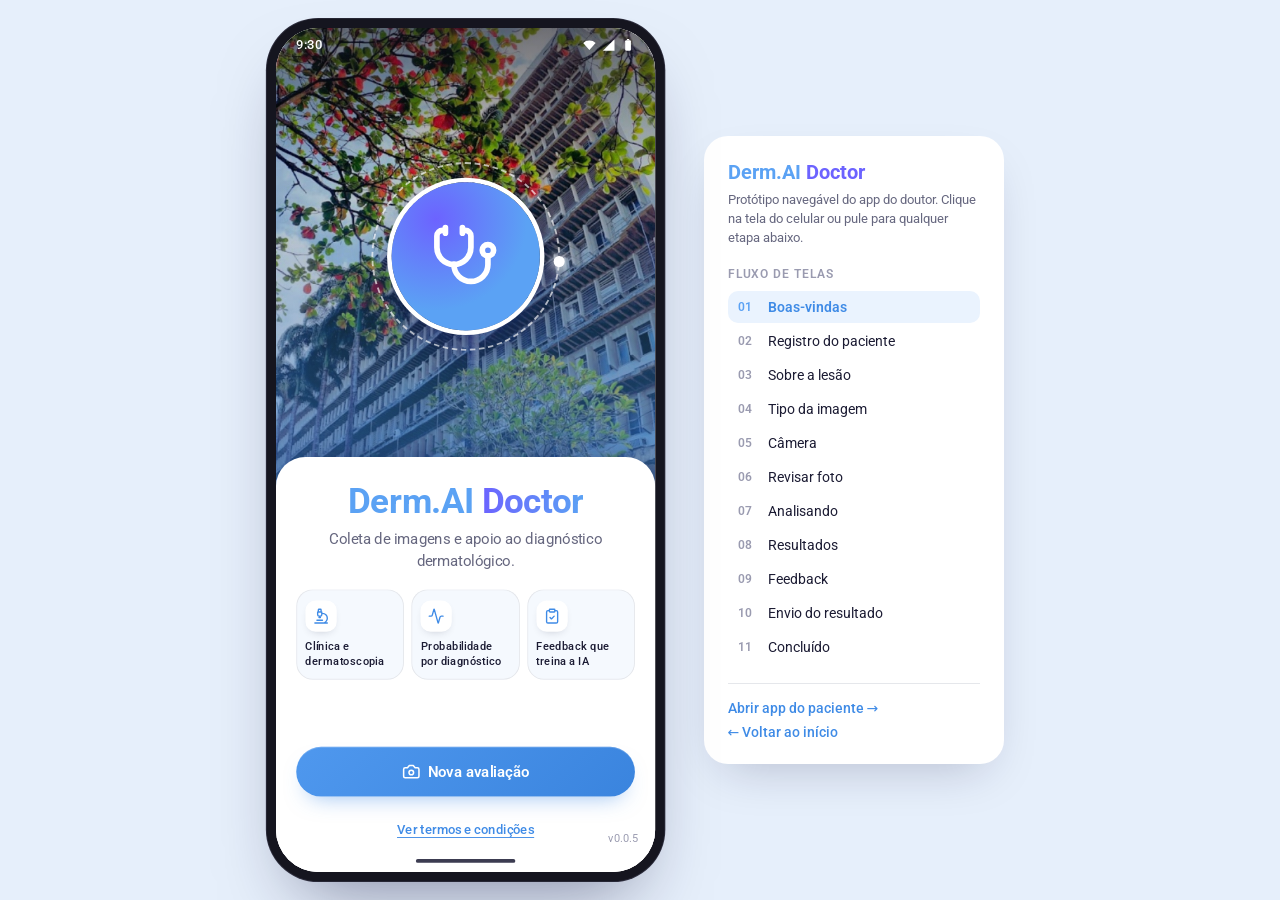
==== doutor/index.html @ 11657b57 "feat: protótipo navegável Derm.AI" ====
<!doctype html>
<html lang="pt-BR">
<head>
  <meta charset="utf-8">
  <meta name="viewport" content="width=device-width, initial-scale=1, viewport-fit=cover">
  <title>Derm.AI Doctor · Protótipo do doutor</title>
  <meta name="description" content="Protótipo navegável do app do doutor Derm.AI Doctor">
  <meta name="theme-color" content="#5BA2F4">
  <link rel="preconnect" href="https://fonts.googleapis.com">
  <link rel="preconnect" href="https://fonts.gstatic.com" crossorigin>
  <link href="https://fonts.googleapis.com/css2?family=Roboto:wght@400;500;600;700&display=swap" rel="stylesheet">
  <link rel="stylesheet" href="../assets/css/app.css">
  <style>
    :root { --photo-pos: 50% 50%; }
    .viewfinder, .photo, .orb .thumb { background-image: url('../assets/img/lesao_doutor.jpg'); }
  </style>
</head>
<body data-theme="doutor" data-home="boas-vindas">
<div class="stage">
  <div class="device-wrap">
    <div class="device">

      <!-- 01 · BOAS-VINDAS -->
      <section class="screen" id="boas-vindas" data-label="Boas-vindas">
        <div class="hero">
          <div class="statusbar"></div>
          <div class="logo"><span class="orbit"></span><i data-icon="stethoscope"></i></div>
        </div>
        <div class="welcome-sheet">
          <h1 class="brand">Derm.AI <span>Doctor</span></h1>
          <p class="lead">Coleta de imagens e apoio ao diagnóstico dermatológico.</p>
          <ul class="bento">
            <li><span class="mini"><i data-icon="microscope"></i></span>Clínica e dermatoscopia</li>
            <li><span class="mini"><i data-icon="activity"></i></span>Probabilidade por diagnóstico</li>
            <li><span class="mini"><i data-icon="clipboard"></i></span>Feedback que treina a IA</li>
          </ul>
          <div class="grow"></div>
          <button class="btn primary block" data-go="paciente"><i data-icon="camera"></i>Nova avaliação</button>
          <button class="link" data-sheet="m-termos">Ver termos e condições</button>
        </div>
        <span class="version">v0.0.5</span>
      </section>

      <!-- 02 · REGISTRO DO PACIENTE -->
      <section class="screen" id="paciente" data-label="Registro do paciente">
        <header class="hdr">
          <div class="statusbar"></div>
          <div class="topbar" data-title="Derm.AI Doctor" data-action="user" data-action-sheet="m-perfil"></div>
          <div class="hdr-body">
            <div class="hdr-title"><span class="tile"><i data-icon="edit" class="i-26"></i></span><h1>Registro do paciente</h1></div>
            <p class="hdr-sub">Dados opcionais e anônimos.</p>
          </div>
          <div class="stepper" data-steps="Paciente|Lesão|Imagem|Foto" data-current="1"></div>
        </header>
        <main class="sheet">
          <div class="sheet-scroll">
            <div>
              <label class="q" for="idade">Idade do paciente</label>
              <label class="age-field">
                <input id="idade" type="text" inputmode="numeric" pattern="[0-9]*" maxlength="3" value="23" placeholder="00" autocomplete="off">
                <span class="unit">anos</span>
                <span class="kbd" aria-hidden="true"><i data-icon="keyboard" class="i-20"></i></span>
              </label>
              <p class="age-msg">Toque para digitar.</p>
            </div>
            <div>
              <div class="q">Sexo</div>
              <div class="tiles" role="radiogroup" aria-label="Sexo do paciente">
                <button class="tile-opt" role="radio" aria-checked="true"><span class="bub"><i data-icon="mars"></i></span>Masculino</button>
                <button class="tile-opt" role="radio" aria-checked="false"><span class="bub"><i data-icon="venus"></i></span>Feminino</button>
                <button class="tile-opt" role="radio" aria-checked="false"><span class="bub"><i data-icon="circle-user"></i></span>Outro</button>
                <button class="tile-opt" role="radio" aria-checked="false"><span class="bub"><i data-icon="eye-off"></i></span>Prefiro não dizer</button>
              </div>
            </div>
            <div class="callout"><i data-icon="lock"></i><span>Nenhum dado que identifique o paciente é coletado.</span></div>
          </div>
          <div class="sheet-footer">
            <button class="btn primary block" data-go="lesao">Continuar<i data-icon="arrow-right"></i></button>
          </div>
        </main>
      </section>

      <!-- 03 · SOBRE A LESÃO -->
      <section class="screen" id="lesao" data-label="Sobre a lesão">
        <header class="hdr">
          <div class="statusbar"></div>
          <div class="topbar" data-title="Derm.AI Doctor" data-action="user" data-action-sheet="m-perfil"></div>
          <div class="hdr-body">
            <div class="hdr-title"><span class="tile"><i data-icon="stethoscope" class="i-26"></i></span><h1>Sobre a lesão</h1></div>
            <p class="hdr-sub">Fototipo e localização da lesão.</p>
          </div>
          <div class="stepper" data-steps="Paciente|Lesão|Imagem|Foto" data-current="2"></div>
        </header>
        <main class="sheet">
          <div class="sheet-scroll">
            <div>
              <div class="q">Fototipo (Fitzpatrick)
                <button class="hint-btn" data-sheet="m-fitz" aria-label="Ver escala de Fitzpatrick"><i data-icon="help" class="i-20"></i></button>
              </div>
              <div class="tones" role="radiogroup" aria-label="Fototipo de Fitzpatrick">
                <button class="tone-opt lt" role="radio" aria-checked="true" aria-label="Tipo I" style="--tone:var(--fitz-1)"><b>I</b></button>
                <button class="tone-opt lt" role="radio" aria-checked="false" aria-label="Tipo II" style="--tone:var(--fitz-2)"><b>II</b></button>
                <button class="tone-opt lt" role="radio" aria-checked="false" aria-label="Tipo III" style="--tone:var(--fitz-3)"><b>III</b></button>
                <button class="tone-opt" role="radio" aria-checked="false" aria-label="Tipo IV" style="--tone:var(--fitz-4)"><b>IV</b></button>
                <button class="tone-opt" role="radio" aria-checked="false" aria-label="Tipo V" style="--tone:var(--fitz-5)"><b>V</b></button>
                <button class="tone-opt" role="radio" aria-checked="false" aria-label="Tipo VI" style="--tone:var(--fitz-6)"><b>VI</b></button>
              </div>
            </div>
            <div class="body-card">
              <div class="body-top">
                <div class="seg"><button data-body-view="frente" aria-pressed="true">Anterior</button><button data-body-view="costas" aria-pressed="false">Posterior</button></div>
                <span class="pill"><i data-icon="map-pin" class="i-16"></i><span data-bind-target="regiao">Braços</span></span>
              </div>
              <svg class="bm" viewBox="0 0 200 340" role="radiogroup" aria-label="Região do corpo" data-bind="regiao">
                <g class="bm-r" role="radio" tabindex="0" aria-checked="true" aria-label="Braços" data-value="Braços"><rect x="40" y="86" width="19" height="92" rx="9.5"/><rect x="141" y="86" width="19" height="92" rx="9.5"/></g>
                <g class="bm-r" role="radio" tabindex="0" aria-checked="false" aria-label="Pernas" data-value="Pernas"><rect x="67" y="184" width="30" height="124" rx="15"/><rect x="103" y="184" width="30" height="124" rx="15"/></g>
                <g class="bm-r" role="radio" tabindex="0" aria-checked="false" aria-label="Tronco" data-value="Tronco" data-torso><rect x="64" y="68" width="72" height="112" rx="24"/></g>
                <path class="spine" d="M100 76 V172"/>
                <g class="bm-r" role="radio" tabindex="0" aria-checked="false" aria-label="Ombros" data-value="Ombros"><ellipse cx="62" cy="81" rx="14" ry="12"/><ellipse cx="138" cy="81" rx="14" ry="12"/></g>
                <g class="bm-r" role="radio" tabindex="0" aria-checked="false" aria-label="Pescoço" data-value="Pescoço"><rect x="91" y="51" width="18" height="19" rx="6"/></g>
                <g class="bm-r" role="radio" tabindex="0" aria-checked="false" aria-label="Cabeça" data-value="Cabeça"><ellipse cx="100" cy="29" rx="21" ry="25"/></g>
                <g class="bm-r" role="radio" tabindex="0" aria-checked="false" aria-label="Mãos" data-value="Mãos"><ellipse cx="49.5" cy="192" rx="10.5" ry="13"/><ellipse cx="150.5" cy="192" rx="10.5" ry="13"/></g>
                <g class="bm-r" role="radio" tabindex="0" aria-checked="false" aria-label="Pés" data-value="Pés"><ellipse cx="80" cy="321" rx="17" ry="9"/><ellipse cx="120" cy="321" rx="17" ry="9"/></g>
                <g class="bm-pin"><circle class="halo" r="9"/><circle class="core" r="6"/></g>
              </svg>
            </div>
          </div>
          <div class="sheet-footer">
            <button class="btn primary block" data-go="tipo">Continuar<i data-icon="arrow-right"></i></button>
          </div>
        </main>
      </section>

      <!-- 04 · TIPO DA IMAGEM -->
      <section class="screen" id="tipo" data-label="Tipo da imagem">
        <header class="hdr">
          <div class="statusbar"></div>
          <div class="topbar" data-title="Derm.AI Doctor" data-action="user" data-action-sheet="m-perfil"></div>
          <div class="hdr-body">
            <div class="hdr-title"><span class="tile"><i data-icon="camera" class="i-26"></i></span><h1>Tipo da imagem</h1></div>
            <p class="hdr-sub">Como a lesão será fotografada?</p>
          </div>
          <div class="stepper" data-steps="Paciente|Lesão|Imagem|Foto" data-current="3"></div>
        </header>
        <main class="sheet">
          <div class="sheet-scroll">
            <div class="type-list" role="radiogroup" aria-label="Tipo da imagem" data-bind="modo">
              <button class="type-card" role="radio" aria-checked="true" data-value="Clínica">
                <span class="art"><i data-icon="camera"></i></span><span class="radio"></span>
                <b>Clínica</b><small>Foto comum da pele, como vista a olho nu.</small>
              </button>
              <button class="type-card alt" role="radio" aria-checked="false" data-value="Dermatoscópica">
                <span class="art"><i data-icon="microscope"></i></span><span class="radio"></span>
                <b>Dermatoscópica</b><small>Foto ampliada, feita com dermatoscópio.</small>
              </button>
            </div>
            <div class="callout"><i data-icon="info"></i><span>O tipo da imagem define qual modelo de IA fará a análise.</span></div>
          </div>
          <div class="sheet-footer">
            <button class="btn primary block" data-go="camera">Abrir câmera<i data-icon="camera"></i></button>
          </div>
        </main>
      </section>

      <!-- 05 · CÂMERA -->
      <section class="screen camera dark" id="camera" data-label="Câmera">
        <div class="viewfinder"></div>
        <div class="brackets" aria-hidden="true"></div>
        <div class="guide" aria-hidden="true"></div>
        <div class="top">
          <div class="statusbar" style="color:#fff"></div>
          <div class="topbar" data-title="Fotografe a lesão"></div>
          <div class="stepper" data-steps="Paciente|Lesão|Imagem|Foto" data-current="4"></div>
        </div>
        <div class="mode-pill"><span class="pill"><i data-icon="camera" class="i-16"></i>Modo <span data-bind-target="modo">Clínica</span></span></div>
        <div class="hints" aria-live="polite">
          <span class="hint wait"><i data-icon="scan"></i>Procurando a lesão…</span>
          <span class="hint ready"><i data-icon="check"></i>Pronto! Toque para fotografar</span>
        </div>
        <div class="grow"></div>
        <div class="quality">
          <span class="qchip"><span class="qi"><i data-icon="sun"></i></span>Luz</span>
          <span class="qchip"><span class="qi"><i data-icon="focus"></i></span>Foco</span>
          <span class="qchip"><span class="qi"><i data-icon="ruler"></i></span>Distância</span>
        </div>
        <div class="cam-controls">
          <button class="cam-btn" data-go="revisar" aria-label="Escolher da galeria"><i data-icon="image"></i></button>
          <button class="shutter" data-shutter data-go="revisar" aria-label="Tirar foto"></button>
          <button class="cam-btn" data-flash-toggle aria-pressed="false" aria-label="Flash desligado"><i data-icon="zap-off"></i></button>
        </div>
        <div class="flash"></div>
      </section>

      <!-- 06 · REVISAR FOTO -->
      <section class="screen plain on-light" id="revisar" data-label="Revisar foto">
        <div class="statusbar"></div>
        <div class="topbar" data-title="Revisar foto"></div>
        <div class="content">
          <h2>Imagem capturada</h2>
          <p class="sub">Confira a qualidade antes da análise.</p>
          <div class="photo review-photo" role="img" aria-label="Foto capturada da lesão">
            <span class="glass" style="top:14px;left:14px"><i data-icon="sparkles"></i>Nitidez ótima</span>
            <span class="glass" style="top:14px;right:14px"><i data-icon="camera"></i><span data-bind-target="modo">Clínica</span></span>
          </div>
          <ul class="qgrid">
            <li><span class="ok"><i data-icon="check"></i></span>Centralizada</li>
            <li><span class="ok"><i data-icon="check"></i></span>Bordas nítidas</li>
            <li><span class="ok"><i data-icon="check"></i></span>Luz uniforme</li>
          </ul>
        </div>
        <div class="sheet-footer row">
          <button class="btn secondary" data-back><i data-icon="rotate"></i>Refazer</button>
          <button class="btn primary" data-go="analisando">Analisar<i data-icon="sparkles"></i></button>
        </div>
      </section>

      <!-- 07 · ANALISANDO -->
      <section class="screen analyzing dark" id="analisando" data-label="Analisando" data-next="resultados">
        <div class="statusbar" style="color:#fff"></div>
        <div class="center">
          <div class="orb">
            <span class="rip"></span><span class="rip"></span><span class="rip"></span>
            <svg viewBox="0 0 200 200"><circle class="track" cx="100" cy="100" r="95" fill="none" stroke-width="5"/><circle class="bar" cx="100" cy="100" r="95" fill="none" stroke-width="5" stroke-linecap="round"/></svg>
            <div class="thumb"></div>
          </div>
          <span class="pct"><b>0</b>%</span>
          <h2>Analisando a imagem</h2>
          <p>Calculando a probabilidade de cada diagnóstico.</p>
          <ul class="progress-list" aria-live="polite">
            <li><span class="ok"><i data-icon="check"></i></span>Lesão detectada</li>
            <li><span class="ok"><i data-icon="check"></i></span>Características extraídas</li>
            <li><span class="ok"><i data-icon="check"></i></span>Probabilidades calculadas</li>
          </ul>
        </div>
      </section>

      <!-- 08 · RESULTADOS (detecção + probabilidades) -->
      <section class="screen result on-light risk-low" id="resultados" data-label="Resultados">
        <div class="statusbar"></div>
        <div class="topbar" data-title="Resultados" data-action="user" data-action-sheet="m-perfil"></div>
        <div class="content">
          <div class="res-photo detect" id="detect">
            <div class="photo" role="img" aria-label="Lesão com área detectada pela IA"></div>
            <div class="bbox"><span>Nevus · 0,96</span></div>
            <span class="glass tl"><i data-icon="map-pin"></i>Braços · <span data-bind-target="modo">Clínica</span></span>
            <span class="glass detect-toggle">Detecção<button class="switch" role="switch" aria-checked="true" data-toggles="detect" aria-label="Mostrar área detectada"></button></span>
          </div>
          <div class="card dx-card">
            <div>
              <span class="overline">Diagnóstico mais provável</span>
              <div class="dx-name">Nevus</div>
              <div class="dx-desc">Lesão melanocítica benigna · risco estimado baixo</div>
            </div>
            <div class="donut" data-v="96"><span data-count="96" data-suffix="%">96%</span></div>
          </div>
          <div class="card">
            <span class="overline">Probabilidade por diagnóstico</span>
            <div class="probs" style="margin-top:14px">
              <div class="prob top"><div class="row"><span>Nevus</span><b>96%</b></div><div class="mbar"><i data-w="96%"></i></div></div>
              <div class="prob"><div class="row"><span>Carcinoma de células escamosas</span><b>4%</b></div><div class="mbar"><i data-w="4%"></i></div></div>
              <div class="prob"><div class="row"><span>Queratose seborreica</span><b>&lt; 1%</b></div><div class="mbar"><i data-w="1%"></i></div></div>
              <div class="prob"><div class="row"><span>Queratose actínica</span><b>&lt; 1%</b></div><div class="mbar"><i data-w="1%"></i></div></div>
              <div class="prob"><div class="row"><span>Carcinoma basocelular</span><b>&lt; 1%</b></div><div class="mbar"><i data-w="1%"></i></div></div>
              <div class="prob"><div class="row"><span>Melanoma</span><b>&lt; 1%</b></div><div class="mbar"><i data-w="1%"></i></div></div>
            </div>
          </div>
          <div class="callout muted"><i data-icon="info"></i><span>Probabilidades do modelo de IA. Não substituem o julgamento clínico.</span></div>
        </div>
        <div class="sheet-footer">
          <button class="btn primary block" data-go="feedback">Avaliar resultado<i data-icon="arrow-right"></i></button>
        </div>
      </section>

      <!-- 09 · FEEDBACK -->
      <section class="screen" id="feedback" data-label="Feedback">
        <header class="hdr">
          <div class="statusbar"></div>
          <div class="topbar" data-title="Derm.AI Doctor" data-action="user" data-action-sheet="m-perfil"></div>
          <div class="hdr-body">
            <div class="hdr-title"><span class="tile"><i data-icon="microscope" class="i-26"></i></span><h1>Feedback</h1></div>
            <p class="hdr-sub">Sua avaliação ajuda a treinar o modelo.</p>
          </div>
        </header>
        <main class="sheet">
          <div class="sheet-scroll">
            <div>
              <div class="q">O diagnóstico principal (Nevus) está:</div>
              <div class="options" role="radiogroup" aria-label="Avaliação do diagnóstico principal">
                <button class="option" role="radio" aria-checked="false"><span class="lead-ic"><i data-icon="check" class="i-20"></i></span><span>Correto</span><span class="radio"></span></button>
                <button class="option" role="radio" aria-checked="true" data-reveal="q-correto"><span class="lead-ic"><i data-icon="x" class="i-20"></i></span><span>Incorreto</span><span class="radio"></span></button>
                <button class="option" role="radio" aria-checked="false"><span class="lead-ic"><i data-icon="help" class="i-20"></i></span><span>Não tenho certeza</span><span class="radio"></span></button>
              </div>
            </div>
            <div id="q-correto">
              <div class="q">Qual o diagnóstico correto?</div>
              <div class="chips" role="radiogroup" aria-label="Diagnóstico correto">
                <button class="chip" role="radio" aria-checked="false">Carcinoma basocelular</button>
                <button class="chip" role="radio" aria-checked="true">Melanoma</button>
                <button class="chip" role="radio" aria-checked="false">Queratose seborreica</button>
                <button class="chip" role="radio" aria-checked="false">Queratose actínica</button>
                <button class="chip" role="radio" aria-checked="false">Carcinoma de células escamosas</button>
                <button class="chip" role="radio" aria-checked="false">Não tenho certeza</button>
                <button class="chip" role="radio" aria-checked="false">Outro</button>
              </div>
            </div>
            <div>
              <div class="q">Observações <small>opcional</small></div>
              <textarea class="input" placeholder="Ex.: bordas irregulares, crescimento recente…" aria-label="Observações"></textarea>
            </div>
          </div>
          <div class="sheet-footer">
            <button class="btn primary block" data-go="envio">Continuar<i data-icon="arrow-right"></i></button>
          </div>
        </main>
      </section>

      <!-- 10 · ENVIO DO RESULTADO -->
      <section class="screen" id="envio" data-label="Envio do resultado">
        <header class="hdr">
          <div class="statusbar"></div>
          <div class="topbar" data-title="Derm.AI Doctor" data-action="user" data-action-sheet="m-perfil"></div>
          <div class="hdr-body">
            <div class="hdr-title"><span class="tile"><i data-icon="send" class="i-26"></i></span><h1>Envio do resultado</h1></div>
            <p class="hdr-sub">Contribua com a base de dados.</p>
          </div>
        </header>
        <main class="sheet">
          <div class="sheet-scroll">
            <div class="share-hero"><span><i data-icon="shield-check"></i></span></div>
            <p class="share-text">Escolha o que enviar, de forma anônima, para melhorar a IA.</p>
            <ul class="card consent">
              <li><span class="bub"><i data-icon="image"></i></span><div><b>Imagem</b><small>Clínica · Braços</small></div><button class="switch" role="switch" aria-checked="true" aria-label="Enviar imagem"></button></li>
              <li><span class="bub"><i data-icon="user"></i></span><div><b>Dados do paciente</b><small>Idade, sexo e fototipo</small></div><button class="switch" role="switch" aria-checked="true" aria-label="Enviar dados do paciente"></button></li>
              <li><span class="bub"><i data-icon="clipboard"></i></span><div><b>Seu feedback</b><small>Avaliação do diagnóstico</small></div><button class="switch" role="switch" aria-checked="true" aria-label="Enviar feedback"></button></li>
            </ul>
            <div class="trust"><span><i data-icon="lock"></i>Sem identificação</span><span><i data-icon="shield-check"></i>Só para pesquisa</span></div>
          </div>
          <div class="sheet-footer">
            <button class="btn primary block" data-go="obrigado"><i data-icon="send"></i>Enviar</button>
            <button class="btn text" data-go="obrigado">Não enviar</button>
          </div>
        </main>
      </section>

      <!-- 11 · CONCLUÍDO -->
      <section class="screen plain" id="obrigado" data-label="Concluído">
        <div class="statusbar"></div>
        <div class="done-wrap">
          <div class="done-badge"><span><i data-icon="check"></i></span><div class="confetti"><i></i><i></i><i></i><i></i><i></i><i></i></div></div>
          <h1>Avaliação concluída</h1>
          <p>Obrigado! Cada imagem revisada deixa o modelo mais preciso.</p>
        </div>
        <div class="sheet-footer">
          <button class="btn primary block" data-reset data-go="paciente"><i data-icon="camera"></i>Nova avaliação</button>
          <button class="btn text" data-reset data-go="boas-vindas">Voltar ao início</button>
        </div>
      </section>

      <!-- ===== Bottom sheets ===== -->
      <div class="modal" id="m-termos" aria-hidden="true" role="dialog" aria-labelledby="t-termos">
        <div class="modal-card" tabindex="-1"><div class="handle"></div>
          <h3 id="t-termos">Termos e condições</h3>
          <p>O Derm.AI Doctor é uma ferramenta de pesquisa para apoio à decisão clínica. Os resultados não substituem o exame e o julgamento do profissional.</p>
          <p>As imagens enviadas são anônimas e usadas apenas para pesquisa e aprimoramento do modelo.</p>
          <p><em>Texto provisório do protótipo.</em></p>
          <button class="btn primary block" data-close>Entendi</button>
        </div>
      </div>
      <div class="modal" id="m-perfil" aria-hidden="true" role="dialog" aria-labelledby="t-perfil">
        <div class="modal-card" tabindex="-1"><div class="handle"></div>
          <h3 id="t-perfil">Sua conta</h3>
          <ul class="tips">
            <li><span class="mini"><i data-icon="user"></i></span>Profissional de saúde</li>
            <li><span class="mini"><i data-icon="clipboard"></i></span>12 avaliações enviadas</li>
            <li><span class="mini"><i data-icon="file-text"></i></span>Termos e condições</li>
          </ul>
          <button class="btn secondary block" data-close>Fechar</button>
        </div>
      </div>
      <div class="modal" id="m-fitz" aria-hidden="true" role="dialog" aria-labelledby="t-fitz">
        <div class="modal-card" tabindex="-1"><div class="handle"></div>
          <h3 id="t-fitz">Escala de Fitzpatrick</h3>
          <ul class="fitz-table">
            <li><i style="background:var(--fitz-1)"></i><b>I</b>Sempre queima, nunca bronzeia</li>
            <li><i style="background:var(--fitz-2)"></i><b>II</b>Queima com facilidade, bronzeia pouco</li>
            <li><i style="background:var(--fitz-3)"></i><b>III</b>Queima moderadamente, bronzeia aos poucos</li>
            <li><i style="background:var(--fitz-4)"></i><b>IV</b>Queima pouco, bronzeia com facilidade</li>
            <li><i style="background:var(--fitz-5)"></i><b>V</b>Raramente queima, bronzeia muito</li>
            <li><i style="background:var(--fitz-6)"></i><b>VI</b>Nunca queima, pele muito pigmentada</li>
          </ul>
          <button class="btn primary block" data-close>Entendi</button>
        </div>
      </div>
      <div class="toast" role="status"><i data-icon="check"></i><span></span></div>
    </div>
  </div>

  <aside class="panel" aria-label="Navegação do protótipo">
    <div class="brand-sm">Derm.AI <span>Doctor</span></div>
    <p class="desc">Protótipo navegável do app do doutor. Clique na tela do celular ou pule para qualquer etapa abaixo.</p>
    <h2>Fluxo de telas</h2>
    <ol class="flow" id="flow"></ol>
    <div class="panel-links">
      <a href="../paciente/">Abrir app do paciente →</a>
      <a href="../">← Voltar ao início</a>
    </div>
  </aside>
</div>
<script src="../assets/js/app.js"></script>
</body>
</html>
---- assets/css/app.css ----
/* ==========================================================
   Derm.AI — protótipo navegável v2 (paciente + doutor)
   Paleta original; tema trocado por [data-theme]
   ========================================================== */
@property --p { syntax: '<number>'; inherits: true; initial-value: 0; }

:root {
  --text: #1B1B33; --text-2: #66677F; --text-3: #9A9BB0; --border: #E5E7EB; --white: #FFFFFF;
  --alert: #EC6E6F; --alert-strong: #D9534F; --alert-soft: #FDEDED;
  --blue: #5BA2F4; --blue-strong: #3F8BE6; --blue-soft: #EAF3FE;
  --purple: #6C63FF; --purple-strong: #5A51F0; --purple-soft: #F0EFFF;
  --scrim: #11121F;
  --fitz-1: #FFDBAB; --fitz-2: #F1C27E; --fitz-3: #DFAC6A; --fitz-4: #C68541; --fitz-5: #8D5524; --fitz-6: #3B2219;
  --card-shadow: 0 1px 2px rgba(27, 27, 51, .04), 0 8px 24px -12px rgba(27, 27, 51, .12);
  --ease: cubic-bezier(.2, .8, .2, 1);
}
[data-theme="paciente"] {
  --primary: #6C63FF; --primary-strong: #5A51F0; --container: #DCDAFF; --soft: #F0EFFF; --accent: #5BA2F4;
  --bg: #F7F7FC; --page: #ECEBFA;
  --btn: #7A72FF; --btn-2: #5A51F0; --btn-shadow: rgba(108, 99, 255, .55);
  --mesh: rgba(91, 162, 244, .7); --hero-tint: rgba(108, 99, 255, .6);
}
[data-theme="doutor"] {
  --primary: #5BA2F4; --primary-strong: #3F8BE6; --container: #B9D9FF; --soft: #EAF3FE; --accent: #6C63FF;
  --bg: #F5F9FE; --page: #E6EFFB;
  --btn: #4F98EE; --btn-2: #3A84DE; --btn-shadow: rgba(63, 139, 230, .55);
  --mesh: rgba(108, 99, 255, .55); --hero-tint: rgba(63, 139, 230, .6);
}

* { box-sizing: border-box; margin: 0; padding: 0; }
html, body { height: 100%; }
body { font-family: 'Roboto', system-ui, -apple-system, 'Segoe UI', sans-serif; color: var(--text); background: var(--page); -webkit-font-smoothing: antialiased; -webkit-tap-highlight-color: transparent; }
button { font: inherit; color: inherit; background: none; border: 0; cursor: pointer; }
ul, ol { list-style: none; }
:focus-visible { outline: 3px solid var(--accent); outline-offset: 2px; }
[hidden] { display: none !important; }

[data-icon] { display: inline-flex; width: 24px; height: 24px; flex: none; }
[data-icon] svg { width: 100%; height: 100%; }
.i-16 { width: 16px; height: 16px; } .i-20 { width: 20px; height: 20px; } .i-26 { width: 26px; height: 26px; }

/* ---------- palco / aparelho ---------- */
.stage { min-height: 100vh; display: flex; align-items: center; justify-content: center; gap: 48px; padding: 24px; }
.device-wrap { flex: none; width: 412px; height: 917px; }
.device { position: relative; width: 412px; height: 917px; overflow: hidden; border-radius: 46px; background: var(--white); transform-origin: top left;
  box-shadow: 0 0 0 10px #15151F, 0 0 0 11px #2C2C3C, 0 40px 80px -24px rgba(20, 20, 60, .5); }

/* ---------- telas ---------- */
.screen { position: absolute; inset: 0; display: flex; flex-direction: column; background: var(--white);
  opacity: 0; visibility: hidden; transform: translateX(28px); transition: opacity .3s ease, transform .3s var(--ease), visibility 0s linear .3s; }
.screen.active { opacity: 1; visibility: visible; transform: none; transition: opacity .3s ease, transform .3s var(--ease); }
.grow { flex: 1 1 auto; }

.statusbar { height: 32px; flex: none; display: flex; align-items: center; justify-content: space-between; padding: 4px 22px 0; font-size: 14px; font-weight: 500; position: relative; z-index: 2; }
.statusbar .sb-icons { display: flex; gap: 6px; align-items: center; }
.statusbar svg { width: 15px; height: 15px; }
.gesture { height: 24px; flex: none; display: flex; align-items: center; justify-content: center; background: var(--foot, #fff); position: relative; z-index: 3; }
.gesture::before { content: ''; width: 108px; height: 4px; border-radius: 2px; background: var(--text); opacity: .85; }
.dark .gesture::before { background: #fff; }

.topbar { height: 56px; flex: none; display: flex; align-items: center; justify-content: space-between; padding: 0 12px; position: relative; z-index: 2; }
.topbar-title { font-size: 17px; font-weight: 600; }
.icon-btn { width: 44px; height: 44px; border-radius: 50%; display: grid; place-items: center; background: rgba(255, 255, 255, .18); color: #fff;
  box-shadow: inset 0 0 0 1px rgba(255, 255, 255, .22); backdrop-filter: blur(8px); transition: background .2s; }
.icon-btn:hover { background: rgba(255, 255, 255, .28); }
.icon-btn.ghost { visibility: hidden; }
.on-light .icon-btn { background: #fff; color: var(--primary-strong); box-shadow: 0 0 0 1px var(--border), 0 4px 12px -6px rgba(27, 27, 51, .2); }
.on-light .topbar-title { color: var(--text); }

/* ---------- cabeçalho com gradiente ---------- */
.hdr { flex: none; position: relative; overflow: hidden; color: #fff; padding-bottom: 52px;
  background: radial-gradient(130% 90% at 105% -10%, var(--mesh) 0%, transparent 55%), radial-gradient(90% 70% at -15% 115%, var(--primary-strong) 0%, transparent 65%), var(--primary); }
.hdr::before { content: ''; position: absolute; right: -90px; top: -70px; width: 260px; height: 260px; border-radius: 50%; pointer-events: none;
  border: 1px solid rgba(255, 255, 255, .16); box-shadow: 0 0 0 40px rgba(255, 255, 255, .035), 0 0 0 41px rgba(255, 255, 255, .1), 0 0 0 82px rgba(255, 255, 255, .03); }
.hdr > * { position: relative; z-index: 1; }
.hdr-body { padding: 8px 24px 0; }
.hdr-title { display: flex; align-items: center; gap: 14px; }
.tile { width: 48px; height: 48px; border-radius: 16px; flex: none; display: grid; place-items: center; background: rgba(255, 255, 255, .18); box-shadow: inset 0 0 0 1px rgba(255, 255, 255, .25); }
.hdr h1 { font-size: 28px; line-height: 34px; font-weight: 700; letter-spacing: -.2px; }
.hdr-sub { margin-top: 8px; font-size: 16px; line-height: 24px; color: rgba(255, 255, 255, .85); }

/* stepper em vidro (Sprint Review W45) */
.stepper { display: flex; align-items: flex-start; margin: 20px 24px 0; padding: 12px 14px 10px; border-radius: 22px;
  background: rgba(255, 255, 255, .14); box-shadow: inset 0 0 0 1px rgba(255, 255, 255, .2); backdrop-filter: blur(12px); }
.stepper .step { display: flex; flex-direction: column; align-items: center; gap: 6px; width: 54px; flex: none; font-size: 12px; font-weight: 500; }
.stepper .dot { width: 30px; height: 30px; border-radius: 50%; display: grid; place-items: center; font-size: 14px; font-weight: 600;
  background: rgba(255, 255, 255, .12); box-shadow: inset 0 0 0 1.5px rgba(255, 255, 255, .5); color: rgba(255, 255, 255, .85); }
.stepper .step.next span:last-child { color: rgba(255, 255, 255, .7); }
.stepper .step.done .dot { background: #fff; box-shadow: none; color: var(--primary); }
.stepper .step.current .dot { background: var(--accent); color: #fff; box-shadow: 0 0 0 3px #fff, 0 0 0 7px rgba(255, 255, 255, .2); }
.stepper .step.current span:last-child { font-weight: 700; }
.stepper .line { flex: 1; height: 2px; margin: 14px -10px 0; border-radius: 1px; background: rgba(255, 255, 255, .3); }
.stepper .line.done { background: #fff; }

/* folha de conteúdo */
.sheet { flex: 1; min-height: 0; margin-top: -28px; position: relative; z-index: 2; display: flex; flex-direction: column; background: #fff;
  border-radius: 32px 32px 0 0; box-shadow: 0 -12px 30px -16px rgba(20, 20, 60, .35); }
.sheet-scroll, .content { flex: 1; min-height: 0; overflow-y: auto; display: flex; flex-direction: column; gap: 26px; scrollbar-width: none; }
.sheet-scroll::-webkit-scrollbar, .content::-webkit-scrollbar { display: none; }
.sheet-scroll { padding: 28px 24px 28px; }
.content { padding: 4px 20px 28px; gap: 14px; }
.sheet-footer { flex: none; position: relative; z-index: 2; margin-top: -24px; padding: 20px 24px 6px; display: flex; flex-direction: column; align-items: center; gap: 2px;
  background: linear-gradient(180deg, rgba(255, 255, 255, 0), var(--foot, #fff) 36%); }
.sheet-footer.row { flex-direction: row; gap: 12px; }
.sheet-footer.row .btn { flex: 1; padding: 0 14px; }

.q { font-size: 17px; line-height: 24px; font-weight: 600; display: flex; align-items: center; justify-content: space-between; margin-bottom: 12px; }
.q small { font-size: 13px; font-weight: 400; color: var(--text-3); }
.hint-btn { color: var(--primary-strong); width: 32px; height: 32px; display: grid; place-items: center; border-radius: 50%; background: var(--soft); }

/* botões */
.btn { height: 54px; padding: 0 24px; border-radius: 27px; display: inline-flex; align-items: center; justify-content: center; gap: 8px; white-space: nowrap;
  font-size: 16px; font-weight: 600; transition: transform .12s ease, box-shadow .2s ease, filter .2s; }
.btn:active { transform: scale(.98); }
.btn:hover { filter: brightness(1.05); }
.btn [data-icon] { width: 20px; height: 20px; }
.btn.primary { color: #fff; background: linear-gradient(135deg, var(--btn), var(--btn-2)); box-shadow: 0 12px 24px -12px var(--btn-shadow), inset 0 1px 0 rgba(255, 255, 255, .2); }
.btn.secondary { background: var(--soft); color: var(--primary-strong); }
.btn.alert { color: #fff; background: linear-gradient(135deg, #EF7A7B, #D9534F); box-shadow: 0 12px 24px -12px rgba(217, 83, 79, .6); }
.btn.text { background: none; color: var(--primary-strong); height: 44px; }
.btn.block { width: 100%; }
.link { font-size: 14px; font-weight: 500; color: var(--primary-strong); text-decoration: underline; text-underline-offset: 3px; padding: 10px; }

/* chips */
.chips { display: flex; flex-wrap: wrap; gap: 8px; }
.chip { height: 40px; padding: 0 16px; border-radius: 20px; display: inline-flex; align-items: center; gap: 6px; font-size: 14px; background: #fff; box-shadow: inset 0 0 0 1px var(--border); transition: background .15s, color .15s; }
.chip:hover { box-shadow: inset 0 0 0 1px var(--primary); }
.chip .ck { display: none; width: 16px; height: 16px; }
.chip[aria-checked="true"] { background: var(--primary); color: #fff; box-shadow: 0 6px 14px -8px var(--btn-shadow); }
.chip[aria-checked="true"] .ck { display: inline-flex; }

/* seletor de idade: campo numérico */
.age-field { display: flex; align-items: center; gap: 8px; height: 76px; padding: 0 14px 0 22px; border-radius: 22px; cursor: text;
  background: var(--bg); box-shadow: inset 0 0 0 1px var(--border); transition: box-shadow .2s, background .2s; }
.age-field:focus-within { background: #fff; box-shadow: inset 0 0 0 2px var(--primary), 0 0 0 6px var(--soft); }
.age-field input { width: 2.3ch; min-width: 1.3ch; border: 0; outline: 0; background: transparent; padding: 0;
  font: inherit; font-size: 40px; line-height: 52px; font-weight: 700; letter-spacing: -1px; color: var(--primary-strong); caret-color: var(--primary); font-variant-numeric: tabular-nums; }
.age-field input::placeholder { color: var(--text-3); font-weight: 500; }
.age-field .unit { font-size: 17px; color: var(--text-2); margin-top: 10px; }
.age-field .kbd { margin-left: auto; width: 44px; height: 44px; border-radius: 14px; display: grid; place-items: center; background: #fff; color: var(--primary-strong); box-shadow: 0 0 0 1px var(--border); }
.age-field:focus-within .kbd { background: var(--soft); box-shadow: none; }
.age-msg { font-size: 13px; color: var(--text-3); margin: 8px 4px 0; }
.age-field.invalid { box-shadow: inset 0 0 0 2px var(--alert-strong), 0 0 0 6px var(--alert-soft); }
.age-field.invalid + .age-msg { color: var(--alert-strong); }

/* opções em blocos (gênero / sexo) */
.tiles { display: grid; grid-template-columns: 1fr 1fr; gap: 10px; }
.tile-opt { height: 64px; line-height: 18px; border-radius: 18px; padding: 0 14px; display: flex; align-items: center; gap: 12px; text-align: left; font-size: 15px; font-weight: 500;
  background: #fff; box-shadow: inset 0 0 0 1px var(--border); transition: background .15s, box-shadow .15s, transform .15s; }
.tile-opt .bub { width: 36px; height: 36px; border-radius: 12px; flex: none; display: grid; place-items: center; background: var(--soft); color: var(--primary-strong); transition: background .15s, color .15s; }
.tile-opt .bub [data-icon] { width: 20px; height: 20px; }
.tile-opt[aria-checked="true"] { background: var(--soft); box-shadow: inset 0 0 0 2px var(--primary); }
.tile-opt[aria-checked="true"] .bub { background: var(--primary); color: #fff; }
.tile-opt.wide { grid-column: span 2; }

/* tons de pele em pastilhas */
.tones { display: grid; grid-template-columns: repeat(6, 1fr); gap: 8px; padding-top: 6px; }
.tone-opt { height: 68px; border-radius: 18px; background: var(--tone); position: relative; box-shadow: inset 0 0 0 1px rgba(0, 0, 0, .06); transition: transform .2s var(--ease), box-shadow .2s; }
.tone-opt b { position: absolute; left: 0; right: 0; bottom: 7px; font-size: 12px; font-weight: 700; color: rgba(255, 255, 255, .92); }
.tone-opt.lt b { color: rgba(27, 27, 51, .55); }
.tone-opt .ck { position: absolute; top: -7px; right: -7px; width: 22px; height: 22px; border-radius: 50%; background: var(--primary); color: #fff; display: grid; place-items: center; opacity: 0; transform: scale(.4); transition: .2s var(--ease); box-shadow: 0 0 0 2px #fff; }
.tone-opt .ck [data-icon] { width: 13px; height: 13px; }
.tone-opt[aria-checked="true"] { transform: translateY(-5px); box-shadow: 0 0 0 3px #fff, 0 0 0 5px var(--primary), 0 12px 18px -10px rgba(27, 27, 51, .45); }
.tone-opt[aria-checked="true"] .ck { opacity: 1; transform: none; }

/* mapa do corpo */
.body-card { border-radius: 24px; background: radial-gradient(120% 80% at 50% 0%, var(--soft), var(--bg) 70%); box-shadow: inset 0 0 0 1px var(--border); padding: 12px; }
.body-top { display: flex; justify-content: space-between; align-items: center; gap: 8px; }
.seg { display: inline-grid; grid-auto-flow: column; grid-auto-columns: 1fr; gap: 4px; padding: 4px; border-radius: 14px; background: #fff; box-shadow: inset 0 0 0 1px var(--border); }
.seg button { height: 32px; padding: 0 12px; border-radius: 10px; font-size: 13px; font-weight: 500; color: var(--text-2); }
.seg button[aria-pressed="true"] { background: var(--primary); color: #fff; font-weight: 600; }
.body-top .pill { background: #fff; box-shadow: inset 0 0 0 1px var(--container); }
.bm { display: block; width: 100%; height: 272px; margin-top: 6px; overflow: visible; }
.bm-r { cursor: pointer; outline: none; }
.bm-r > * { fill: #fff; stroke: var(--container); stroke-width: 1.5; transition: fill .2s, stroke .2s; }
.bm-r:hover > * { fill: var(--soft); stroke: var(--primary); }
.bm-r:focus-visible > * { stroke: var(--accent); stroke-width: 3; }
.bm-r[aria-checked="true"] > * { fill: var(--primary); stroke: var(--primary-strong); }
.bm .spine { stroke: var(--container); stroke-width: 1.5; stroke-dasharray: 3 4; fill: none; opacity: 0; transition: opacity .2s; pointer-events: none; }
.bm.back .spine { opacity: 1; }
.bm-pin { pointer-events: none; transition: transform .35s var(--ease); }
.bm-pin .core { fill: #fff; stroke: var(--primary-strong); stroke-width: 3; }
.bm-pin .halo { fill: none; stroke: #fff; stroke-width: 2; opacity: .9; transform-box: fill-box; transform-origin: center; animation: halo 1.8s ease-out infinite; }
@keyframes halo { 0% { transform: scale(.6); opacity: .9; } 100% { transform: scale(2.2); opacity: 0; } }

/* linhas de opção (rádio) */
.options { display: flex; flex-direction: column; gap: 8px; }
.option { width: 100%; min-height: 56px; padding: 0 16px; border-radius: 18px; display: flex; align-items: center; justify-content: space-between; gap: 12px; text-align: left; font-size: 16px; background: #fff; box-shadow: inset 0 0 0 1px var(--border); transition: background .15s, box-shadow .15s; }
.option .radio { width: 22px; height: 22px; border-radius: 50%; flex: none; display: grid; place-items: center; box-shadow: inset 0 0 0 2px var(--text-3); }
.option[aria-checked="true"] { background: var(--soft); box-shadow: inset 0 0 0 2px var(--primary); }
.option[aria-checked="true"] .radio { box-shadow: inset 0 0 0 2px var(--primary); }
.option[aria-checked="true"] .radio::after { content: ''; width: 12px; height: 12px; border-radius: 50%; background: var(--primary); }
.option .lead-ic { width: 32px; height: 32px; border-radius: 10px; display: grid; place-items: center; background: var(--soft); color: var(--primary-strong); margin-left: -4px; }
.option .lead-ic + span { margin-right: auto; }

.callout { display: flex; gap: 12px; align-items: flex-start; padding: 14px 16px; border-radius: 18px; background: var(--soft); font-size: 14px; line-height: 20px; }
.callout [data-icon] { width: 20px; height: 20px; color: var(--primary-strong); }
.callout.muted { background: transparent; padding: 0 4px; color: var(--text-2); font-size: 13px; line-height: 18px; }
.callout.muted [data-icon] { color: var(--text-3); width: 18px; height: 18px; }

.card { background: #fff; border-radius: 26px; padding: 18px; box-shadow: var(--card-shadow), 0 0 0 1px rgba(229, 231, 235, .7); }
.overline { font-size: 11px; line-height: 14px; font-weight: 600; letter-spacing: .08em; text-transform: uppercase; color: var(--text-3); }
.pill { display: inline-flex; align-items: center; gap: 6px; height: 28px; padding: 0 11px; border-radius: 14px; font-size: 12px; font-weight: 600; background: var(--soft); color: var(--primary-strong); white-space: nowrap; }

/* ---------- boas-vindas ---------- */
.hero { position: relative; width: 100%; aspect-ratio: 1080 / 1380; flex: none; background: url('../img/campus.jpg') center / cover; }
.hero::after { content: ''; position: absolute; inset: 0; z-index: 0; background: linear-gradient(180deg, rgba(17, 18, 31, .5) 0%, rgba(17, 18, 31, 0) 28%, var(--hero-tint) 100%); }
.hero .statusbar { position: absolute; top: 0; left: 0; right: 0; color: #fff; }
.logo { position: absolute; z-index: 1; left: 50%; top: 47.1%; width: 39%; aspect-ratio: 1; transform: translate(-50%, -50%); border-radius: 50%; color: #fff; display: grid; place-items: center;
  background: radial-gradient(circle at 30% 25%, var(--accent), var(--primary) 60%); box-shadow: 0 0 0 5px #fff, 0 18px 40px rgba(20, 16, 90, .4); }
.logo [data-icon] { width: 46%; height: 46%; }
.logo .orbit { position: absolute; inset: -22px; border-radius: 50%; border: 2px dashed rgba(255, 255, 255, .65); animation: spin 22s linear infinite; }
.logo .orbit::after { content: ''; position: absolute; top: 50%; right: -7px; width: 12px; height: 12px; border-radius: 50%; background: #fff; box-shadow: 0 0 12px 2px rgba(255, 255, 255, .8); }
@keyframes spin { to { transform: rotate(360deg); } }
.welcome-sheet { flex: 1; min-height: 0; margin-top: -60px; position: relative; z-index: 3; overflow-y: auto; scrollbar-width: none; background: #fff; border-radius: 32px 32px 0 0;
  padding: 26px 22px 4px; display: flex; flex-direction: column; align-items: center; gap: 18px; box-shadow: 0 -16px 30px -18px rgba(20, 20, 60, .45); }
.brand { font-size: 38px; line-height: 44px; font-weight: 700; color: var(--primary); text-align: center; letter-spacing: -.6px; }
.brand span { background: linear-gradient(90deg, var(--accent), var(--primary)); -webkit-background-clip: text; background-clip: text; color: transparent; }
[data-theme="paciente"] .brand span { background: none; color: var(--accent); }
.lead { font-size: 16px; line-height: 24px; color: var(--text-2); text-align: center; margin-top: -10px; }
.bento { width: 100%; display: grid; grid-template-columns: repeat(3, 1fr); gap: 8px; }
.bento li { border-radius: 18px; padding: 12px 10px; background: var(--bg); box-shadow: inset 0 0 0 1px var(--border); display: flex; flex-direction: column; gap: 8px; font-size: 12.5px; line-height: 16px; font-weight: 500; color: var(--text); }
.bento .mini { width: 34px; height: 34px; border-radius: 11px; display: grid; place-items: center; background: #fff; color: var(--primary-strong); box-shadow: 0 4px 10px -6px rgba(27, 27, 51, .3); }
.bento .mini [data-icon] { width: 18px; height: 18px; }
.version { position: absolute; right: 18px; bottom: 30px; font-size: 12px; color: var(--text-3); z-index: 4; }

/* ---------- câmera ---------- */
.camera { background: var(--scrim); color: #fff; }
.viewfinder { position: absolute; inset: 0; background-color: #2A2A3A; background-position: var(--photo-pos, center); background-size: cover; transform: scale(1.08); }
.viewfinder::after { content: ''; position: absolute; inset: 0; background: radial-gradient(circle at 50% 49%, rgba(17, 18, 31, 0) 0 122px, rgba(17, 18, 31, .62) 124px); }
.camera .top { position: relative; z-index: 2; background: linear-gradient(180deg, rgba(17, 18, 31, .8), rgba(17, 18, 31, 0)); padding-bottom: 14px; }
.camera .stepper { margin-top: 4px; }
.guide { position: absolute; z-index: 1; left: 50%; top: 49%; width: 244px; height: 244px; transform: translate(-50%, -50%); border-radius: 50%; border: 2px dashed rgba(255, 255, 255, .8); }
.screen.active .guide { animation: lock .4s ease 2.2s forwards; }
@keyframes lock { to { border: 3px solid var(--primary); box-shadow: 0 0 0 6px rgba(255, 255, 255, .18), 0 0 40px var(--primary); } }
.brackets { position: absolute; z-index: 1; left: 50%; top: 49%; width: 296px; height: 296px; transform: translate(-50%, -50%); pointer-events: none;
  background: linear-gradient(#fff, #fff) 0 0 / 30px 3px, linear-gradient(#fff, #fff) 0 0 / 3px 30px, linear-gradient(#fff, #fff) 100% 0 / 30px 3px, linear-gradient(#fff, #fff) 100% 0 / 3px 30px,
              linear-gradient(#fff, #fff) 0 100% / 30px 3px, linear-gradient(#fff, #fff) 0 100% / 3px 30px, linear-gradient(#fff, #fff) 100% 100% / 30px 3px, linear-gradient(#fff, #fff) 100% 100% / 3px 30px;
  background-repeat: no-repeat; opacity: .85; }
.hints { position: relative; z-index: 2; height: 40px; display: grid; place-items: center; margin-top: 4px; }
.hint { grid-area: 1 / 1; display: inline-flex; align-items: center; gap: 8px; padding: 10px 16px; border-radius: 22px; background: rgba(17, 18, 31, .55); backdrop-filter: blur(10px); font-size: 14px; box-shadow: inset 0 0 0 1px rgba(255, 255, 255, .12); }
.hint [data-icon] { width: 18px; height: 18px; }
.hint.ready { background: var(--primary); opacity: 0; }
.screen.active .hint.wait { animation: fadeOut .3s ease 2.2s forwards; }
.screen.active .hint.ready { animation: fadeIn .3s ease 2.3s forwards; }
@keyframes fadeOut { to { opacity: 0; transform: scale(.95); } }
@keyframes fadeIn { from { opacity: 0; transform: scale(.95); } to { opacity: 1; transform: none; } }
.mode-pill { position: relative; z-index: 2; align-self: center; margin-top: 8px; }
.mode-pill .pill { background: rgba(255, 255, 255, .16); color: #fff; backdrop-filter: blur(8px); box-shadow: inset 0 0 0 1px rgba(255, 255, 255, .2); }
.quality { position: relative; z-index: 2; display: flex; justify-content: center; gap: 8px; padding: 0 16px 16px; }
.qchip { display: inline-flex; align-items: center; gap: 6px; height: 34px; padding: 0 12px 0 6px; border-radius: 17px; font-size: 12px; font-weight: 500; background: rgba(17, 18, 31, .55); backdrop-filter: blur(10px); box-shadow: inset 0 0 0 1px rgba(255, 255, 255, .14); }
.qchip .qi { width: 24px; height: 24px; border-radius: 50%; display: grid; place-items: center; background: rgba(255, 255, 255, .14); }
.qchip .qi [data-icon] { width: 14px; height: 14px; }
.screen.active .qchip { animation: qok .3s ease forwards; }
.screen.active .qchip:nth-child(1) { animation-delay: .6s; } .screen.active .qchip:nth-child(2) { animation-delay: 1.2s; } .screen.active .qchip:nth-child(3) { animation-delay: 1.8s; }
@keyframes qok { to { background: rgba(255, 255, 255, .92); color: var(--text); } }
.screen.active .qchip .qi { animation: qoki .3s ease forwards; animation-delay: inherit; }
@keyframes qoki { to { background: var(--primary); color: #fff; } }
.cam-controls { position: relative; z-index: 2; height: 128px; flex: none; display: flex; align-items: center; justify-content: space-around; background: rgba(17, 18, 31, .9); }
.cam-btn { width: 52px; height: 52px; border-radius: 50%; display: grid; place-items: center; background: rgba(255, 255, 255, .14); color: #fff; }
.shutter { width: 82px; height: 82px; border-radius: 50%; box-shadow: inset 0 0 0 4px #fff; display: grid; place-items: center; }
.shutter::after { content: ''; width: 64px; height: 64px; border-radius: 50%; background: #fff; transition: transform .12s, background .3s; }
.screen.active .shutter::after { animation: armed .3s ease 2.3s forwards; }
@keyframes armed { to { background: radial-gradient(circle at 35% 30%, var(--accent), var(--primary)); } }
.shutter:active::after { transform: scale(.9); }
.camera .gesture { --foot: rgba(17, 18, 31, .9); }
.flash { position: absolute; inset: 0; background: #fff; opacity: 0; pointer-events: none; z-index: 10; }
.flash.go { animation: flash .35s ease-out; }
@keyframes flash { 0% { opacity: .9; } 100% { opacity: 0; } }

/* ---------- revisar ---------- */
.plain { background: var(--white); }
.plain .statusbar, .result .statusbar { color: var(--text); }
.content h2 { font-size: 24px; line-height: 30px; font-weight: 700; letter-spacing: -.2px; }
.content .sub { font-size: 15px; line-height: 22px; color: var(--text-2); margin-top: -10px; }
.photo { width: 100%; background-color: #2A2A3A; background-position: var(--photo-pos, center); background-size: cover; position: relative; overflow: hidden; }
.review-photo { aspect-ratio: 1; border-radius: 28px; box-shadow: 0 20px 40px -24px rgba(27, 27, 51, .6); }
.glass { position: absolute; display: inline-flex; align-items: center; gap: 6px; height: 30px; padding: 0 12px; border-radius: 15px; font-size: 12px; font-weight: 600; color: #fff;
  background: rgba(17, 18, 31, .45); backdrop-filter: blur(10px); box-shadow: inset 0 0 0 1px rgba(255, 255, 255, .18); }
.glass [data-icon] { width: 14px; height: 14px; }
.qgrid { display: grid; grid-template-columns: repeat(3, 1fr); gap: 8px; }
.qgrid li { border-radius: 18px; padding: 12px; background: var(--bg); box-shadow: inset 0 0 0 1px var(--border); font-size: 13px; font-weight: 500; display: flex; flex-direction: column; gap: 8px; }
.qgrid .ok { width: 28px; height: 28px; border-radius: 50%; display: grid; place-items: center; background: var(--primary); color: #fff; }
.qgrid .ok [data-icon] { width: 15px; height: 15px; }

/* ---------- analisando ---------- */
.analyzing { color: #fff; background: radial-gradient(120% 70% at 100% 0%, var(--mesh), transparent 60%), radial-gradient(100% 60% at 0% 100%, var(--primary-strong), transparent 70%), var(--primary); }
.analyzing .center { flex: 1; display: flex; flex-direction: column; align-items: center; justify-content: center; gap: 24px; padding: 0 28px; text-align: center; }
.orb { position: relative; width: 220px; height: 220px; display: grid; place-items: center; }
.orb .rip { position: absolute; inset: 20px; border-radius: 50%; border: 1.5px solid rgba(255, 255, 255, .45); animation: ripple 2.4s ease-out infinite; }
.orb .rip:nth-child(2) { animation-delay: .8s; } .orb .rip:nth-child(3) { animation-delay: 1.6s; }
@keyframes ripple { 0% { transform: scale(.75); opacity: .9; } 100% { transform: scale(1.35); opacity: 0; } }
.orb svg { position: absolute; inset: 10px; width: 200px; height: 200px; transform: rotate(-90deg); }
.orb .track { stroke: rgba(255, 255, 255, .22); }
.orb .bar { stroke: #fff; stroke-dasharray: 597; stroke-dashoffset: 597; }
.analyzing.active .orb .bar { animation: ring 3.4s ease-in-out forwards; }
@keyframes ring { to { stroke-dashoffset: 0; } }
.orb .thumb { position: relative; width: 164px; height: 164px; border-radius: 50%; background-position: var(--photo-pos, center); background-size: cover; overflow: hidden; box-shadow: 0 0 0 4px rgba(255, 255, 255, .25); }
.orb .thumb::after { content: ''; position: absolute; left: 0; right: 0; height: 36%; background: linear-gradient(180deg, transparent, rgba(255, 255, 255, .45), transparent); animation: scan 1.6s ease-in-out infinite; }
@keyframes scan { 0% { top: -36%; } 100% { top: 100%; } }
.pct { font-size: 15px; font-weight: 600; letter-spacing: .04em; font-variant-numeric: tabular-nums; padding: 6px 12px; border-radius: 14px; background: rgba(255, 255, 255, .16); margin-top: -8px; }
.analyzing h2 { font-size: 24px; line-height: 30px; font-weight: 700; }
.analyzing p { font-size: 15px; color: rgba(255, 255, 255, .82); margin-top: -16px; }
.progress-list { display: flex; flex-direction: column; gap: 12px; align-self: stretch; padding: 16px 18px; border-radius: 22px; background: rgba(255, 255, 255, .12); box-shadow: inset 0 0 0 1px rgba(255, 255, 255, .18); backdrop-filter: blur(10px); }
.progress-list li { display: flex; align-items: center; gap: 12px; font-size: 15px; opacity: .55; transition: opacity .3s; text-align: left; }
.progress-list .ok { width: 26px; height: 26px; border-radius: 50%; display: grid; place-items: center; box-shadow: inset 0 0 0 2px rgba(255, 255, 255, .6); flex: none; }
.progress-list .ok [data-icon] { width: 16px; height: 16px; opacity: 0; transition: opacity .3s; }
.progress-list li.done { opacity: 1; }
.progress-list li.done .ok { background: #fff; color: var(--primary); box-shadow: none; }
.progress-list li.done .ok [data-icon] { opacity: 1; }

/* ---------- resultados ---------- */
.result { background: var(--bg); --foot: var(--bg); }
.risk-low  { --risk: #5BA2F4; --risk-ink: #3F8BE6; --risk-soft: #EAF3FE; }
.risk-mid  { --risk: #6C63FF; --risk-ink: #5A51F0; --risk-soft: #F0EFFF; }
.risk-high { --risk: #EC6E6F; --risk-ink: #D9534F; --risk-soft: #FDEDED; }
.res-photo { position: relative; border-radius: 28px; overflow: hidden; flex: none; box-shadow: 0 18px 36px -22px rgba(27, 27, 51, .55); }
.res-photo .photo { aspect-ratio: 16 / 10.5; }
.res-photo .glass.tl { top: 12px; left: 12px; } .res-photo .glass.tr { top: 12px; right: 12px; }
.res-photo .glass.bl { bottom: 12px; left: 12px; }
.lesion-mark { position: absolute; left: var(--mx, 42%); top: var(--my, 52%); width: 74px; height: 74px; transform: translate(-50%, -50%); border-radius: 50%;
  border: 2px dashed #fff; box-shadow: 0 0 0 6px color-mix(in srgb, var(--risk) 45%, transparent); }
.lesion-mark::after { content: ''; position: absolute; inset: 0; border-radius: 50%; box-shadow: 0 0 0 2px var(--risk); animation: halo2 2s ease-out infinite; }
@keyframes halo2 { 0% { transform: scale(1); opacity: .9; } 100% { transform: scale(1.5); opacity: 0; } }
.alert-banner { display: flex; gap: 12px; align-items: center; padding: 14px 16px; border-radius: 20px; color: #fff; background: linear-gradient(135deg, #EF7A7B, #D9534F); box-shadow: 0 14px 26px -16px rgba(217, 83, 79, .8); font-size: 15px; line-height: 20px; font-weight: 500; }
.alert-banner [data-icon] { width: 22px; height: 22px; }
.alert-banner b { display: block; font-size: 16px; font-weight: 700; }

.gauge-card { text-align: center; padding: 16px 18px 16px; }
.gauge-card .overline { display: block; text-align: left; }
.gauge { position: relative; width: 100%; max-width: 280px; margin: 6px auto 0; }
.gauge svg { display: block; width: 100%; overflow: visible; }
.gauge .g-track { stroke: url(#riskGrad); opacity: .18; }
.gauge .g-prog { stroke: url(#riskGrad); stroke-dasharray: 314.16; stroke-dashoffset: 314.16; transition: stroke-dashoffset 1.2s var(--ease); }
.gauge .needle { transform-box: view-box; transform-origin: 140px 130px; transform: rotate(-90deg); transition: transform 1.2s var(--ease); }
.gauge .knob { fill: #fff; stroke: var(--risk); stroke-width: 5; filter: drop-shadow(0 3px 5px rgba(27, 27, 51, .25)); }
.gauge-center { position: absolute; left: 0; right: 0; bottom: 0; display: flex; flex-direction: column; align-items: center; gap: 4px; }
.gauge-center b { font-size: 44px; line-height: 46px; font-weight: 700; letter-spacing: -1px; color: var(--risk-ink); font-variant-numeric: tabular-nums; }
.gauge-center b small { font-size: 22px; font-weight: 600; }
.risk-pill { display: inline-flex; align-items: center; gap: 6px; height: 28px; padding: 0 12px; border-radius: 14px; font-size: 13px; font-weight: 600; background: var(--risk-soft); color: var(--risk-ink); }
.risk-pill::before { content: ''; width: 8px; height: 8px; border-radius: 50%; background: var(--risk); }
.scale { display: flex; justify-content: space-between; max-width: 280px; margin: 10px auto 0; font-size: 12px; color: var(--text-3); }
.gauge-card p { font-size: 14px; line-height: 20px; color: var(--text-2); margin-top: 10px; }

.dx-card { display: flex; align-items: center; gap: 14px; background: var(--risk-soft); box-shadow: none; }
.dx-card .overline { color: var(--risk-ink); opacity: .85; }
.dx-card .dx-name { font-size: 22px; line-height: 28px; font-weight: 700; margin-top: 4px; }
.dx-card .dx-desc { font-size: 13px; line-height: 18px; color: var(--text-2); margin-top: 2px; }
.donut { --ring: var(--risk); width: 82px; height: 82px; border-radius: 50%; flex: none; margin-left: auto; display: grid; place-items: center;
  background: conic-gradient(var(--ring) calc(var(--p) * 1%), rgba(255, 255, 255, .9) 0); transition: --p 1.1s var(--ease); box-shadow: 0 8px 18px -10px rgba(27, 27, 51, .35); }
.donut span { width: 64px; height: 64px; border-radius: 50%; background: #fff; display: grid; place-items: center; font-size: 18px; font-weight: 700; color: var(--risk-ink); font-variant-numeric: tabular-nums; }
.others h3 { font-size: 15px; font-weight: 600; margin-bottom: 12px; }
.others ul { display: flex; flex-direction: column; gap: 12px; }
.others .row { display: flex; justify-content: space-between; font-size: 14px; }
.others .row b { font-weight: 600; color: var(--text-2); font-variant-numeric: tabular-nums; }
.mbar { height: 6px; border-radius: 3px; background: var(--bg); margin-top: 6px; overflow: hidden; }
.mbar i { display: block; height: 100%; width: 0; border-radius: 3px; background: var(--text-3); transition: width 1s var(--ease); }
.reco { display: flex; gap: 14px; align-items: flex-start; }
.reco .bub { width: 44px; height: 44px; border-radius: 14px; flex: none; display: grid; place-items: center; background: var(--risk-soft); color: var(--risk-ink); }
.reco .bub [data-icon] { width: 22px; height: 22px; }
.reco b { display: block; font-size: 16px; line-height: 22px; font-weight: 600; }
.reco p { font-size: 14px; line-height: 20px; color: var(--text-2); margin-top: 2px; }
.steps { display: flex; flex-direction: column; gap: 12px; margin-top: 4px; }
.steps li { display: flex; gap: 12px; align-items: center; font-size: 14px; line-height: 20px; }
.steps .n { width: 26px; height: 26px; border-radius: 50%; flex: none; display: grid; place-items: center; font-size: 13px; font-weight: 700; background: var(--risk-soft); color: var(--risk-ink); }

/* doutor: detecção + probabilidades */
.bbox { position: absolute; left: 34%; top: 30%; width: 34%; height: 40%; border-radius: 10px; box-shadow: 0 0 0 2px #fff, 0 0 0 4px var(--accent), 0 0 30px rgba(108, 99, 255, .5); transition: opacity .2s; }
.bbox span { position: absolute; left: -4px; top: -34px; white-space: nowrap; padding: 5px 9px; border-radius: 8px; font-size: 12px; font-weight: 600; background: var(--accent); color: #fff; }
.detect.off .bbox { opacity: 0; }
.detect-toggle { position: absolute; right: 12px; bottom: 12px; display: inline-flex; align-items: center; gap: 8px; }
.switch { width: 44px; height: 26px; border-radius: 13px; background: var(--primary); position: relative; flex: none; transition: background .2s; }
.switch::after { content: ''; position: absolute; top: 3px; left: 21px; width: 20px; height: 20px; border-radius: 50%; background: #fff; transition: left .2s var(--ease); box-shadow: 0 1px 3px rgba(0, 0, 0, .2); }
.switch[aria-checked="false"] { background: #C9CAD8; }
.switch[aria-checked="false"]::after { left: 3px; }
.probs { display: flex; flex-direction: column; gap: 14px; }
.prob .row { display: flex; justify-content: space-between; align-items: center; gap: 12px; font-size: 14px; }
.prob .row b { font-weight: 600; color: var(--text-2); font-variant-numeric: tabular-nums; }
.prob .mbar i { background: var(--accent); }
.prob.top .row span { font-weight: 600; } .prob.top .row b { color: var(--primary-strong); }
.prob.top .mbar { background: var(--soft); } .prob.top .mbar i { background: linear-gradient(90deg, var(--primary), var(--primary-strong)); }
textarea.input { width: 100%; min-height: 88px; resize: none; border: 0; border-radius: 18px; padding: 14px 16px; font: inherit; font-size: 15px; background: var(--bg); box-shadow: inset 0 0 0 1px var(--border); color: var(--text); }
textarea.input:focus { outline: none; box-shadow: inset 0 0 0 2px var(--primary); }
.reveal { animation: fadeUp .3s ease; }
@keyframes fadeUp { from { opacity: 0; transform: translateY(8px); } to { opacity: 1; transform: none; } }

/* doutor: tipo de imagem */
.type-list { display: grid; grid-template-columns: 1fr 1fr; gap: 10px; }
.type-card { position: relative; display: flex; flex-direction: column; align-items: flex-start; gap: 12px; padding: 16px; min-height: 196px; text-align: left; border-radius: 24px; background: #fff; box-shadow: inset 0 0 0 1px var(--border); transition: box-shadow .15s, background .15s, transform .15s; overflow: hidden; }
.type-card .art { width: 100%; height: 76px; border-radius: 16px; display: grid; place-items: center; color: #fff; background: radial-gradient(circle at 30% 20%, rgba(255, 255, 255, .35), transparent 50%), linear-gradient(135deg, var(--primary), var(--primary-strong)); }
.type-card.alt .art { background: radial-gradient(circle at 30% 20%, rgba(255, 255, 255, .35), transparent 50%), linear-gradient(135deg, #8A83FF, #6C63FF); }
.type-card .art [data-icon] { width: 34px; height: 34px; }
.type-card b { font-size: 16px; font-weight: 600; }
.type-card small { font-size: 13px; line-height: 18px; color: var(--text-2); margin-top: -8px; }
.type-card .radio { position: absolute; top: 24px; right: 24px; width: 22px; height: 22px; border-radius: 50%; display: grid; place-items: center; background: rgba(255, 255, 255, .25); box-shadow: inset 0 0 0 2px #fff; }
.type-card[aria-checked="true"] { box-shadow: inset 0 0 0 2px var(--primary), 0 16px 26px -18px var(--btn-shadow); transform: translateY(-2px); }
.type-card[aria-checked="true"] .radio { background: #fff; }
.type-card[aria-checked="true"] .radio::after { content: ''; width: 10px; height: 10px; border-radius: 50%; background: var(--primary); }

/* envio / consentimento */
.share-hero { align-self: center; position: relative; width: 116px; height: 116px; display: grid; place-items: center; }
.share-hero::before, .share-hero::after { content: ''; position: absolute; border-radius: 50%; }
.share-hero::before { inset: 0; background: var(--soft); }
.share-hero::after { inset: -14px; border: 1.5px dashed var(--container); animation: spin 30s linear infinite; }
.share-hero span { position: relative; z-index: 1; width: 72px; height: 72px; border-radius: 22px; display: grid; place-items: center; color: #fff; background: linear-gradient(135deg, var(--btn), var(--btn-2)); box-shadow: 0 14px 24px -12px var(--btn-shadow); transform: rotate(-6deg); }
.share-hero span [data-icon] { width: 34px; height: 34px; transform: rotate(6deg); }
.share-text { font-size: 16px; line-height: 24px; text-align: center; margin-top: -6px; }
.consent { padding: 4px 16px; }
.consent li { display: flex; align-items: center; gap: 12px; padding: 14px 0; }
.consent li + li { border-top: 1px solid var(--border); }
.consent .bub { width: 40px; height: 40px; border-radius: 13px; display: grid; place-items: center; flex: none; background: var(--soft); color: var(--primary-strong); }
.consent .bub [data-icon] { width: 20px; height: 20px; }
.consent b { display: block; font-size: 15px; font-weight: 600; }
.consent small { display: block; font-size: 13px; color: var(--text-2); margin-top: 1px; }
.consent .switch { margin-left: auto; }
.trust { display: flex; justify-content: center; gap: 16px; font-size: 12px; color: var(--text-2); }
.trust span { display: inline-flex; align-items: center; gap: 5px; }
.trust [data-icon] { width: 14px; height: 14px; color: var(--primary-strong); }

/* obrigado */
.done-wrap { flex: 1; display: flex; flex-direction: column; align-items: center; justify-content: center; gap: 14px; padding: 0 32px; text-align: center; }
.done-badge { position: relative; width: 136px; height: 136px; border-radius: 50%; display: grid; place-items: center; background: var(--soft); }
.done-badge > span { width: 92px; height: 92px; border-radius: 50%; display: grid; place-items: center; color: #fff; background: linear-gradient(135deg, var(--btn), var(--btn-2)); box-shadow: 0 16px 30px -14px var(--btn-shadow); }
.done-badge [data-icon] { width: 46px; height: 46px; }
.screen.active .done-badge > span { animation: pop .55s cubic-bezier(.2, 1.4, .4, 1); }
@keyframes pop { 0% { transform: scale(.4); opacity: 0; } 100% { transform: scale(1); opacity: 1; } }
.confetti i { position: absolute; left: 50%; top: 50%; width: 10px; height: 10px; border-radius: 3px; opacity: 0; }
.screen.active .confetti i { animation: burst 1s var(--ease) .2s forwards; }
.confetti i:nth-child(1) { background: var(--purple); --tx: -90px; --ty: -60px; } .confetti i:nth-child(2) { background: var(--blue); --tx: 85px; --ty: -70px; border-radius: 50%; }
.confetti i:nth-child(3) { background: var(--alert); --tx: -100px; --ty: 30px; border-radius: 50%; } .confetti i:nth-child(4) { background: var(--container); --tx: 95px; --ty: 40px; }
.confetti i:nth-child(5) { background: var(--blue); --tx: -40px; --ty: -100px; } .confetti i:nth-child(6) { background: var(--purple); --tx: 110px; --ty: -20px; border-radius: 50%; }
@keyframes burst { 0% { opacity: 1; transform: translate(-50%, -50%) scale(.3); } 70% { opacity: 1; } 100% { opacity: .9; transform: translate(calc(-50% + var(--tx)), calc(-50% + var(--ty))) rotate(160deg) scale(1); } }
.done-wrap h1 { font-size: 30px; font-weight: 700; letter-spacing: -.4px; margin-top: 10px; }
.done-wrap p { font-size: 16px; line-height: 24px; color: var(--text-2); }

/* ---------- modais e toast ---------- */
.modal { position: absolute; inset: 0; z-index: 50; display: flex; align-items: flex-end; background: rgba(17, 18, 31, .45); backdrop-filter: blur(2px); opacity: 0; visibility: hidden; transition: opacity .25s, visibility 0s linear .25s; }
.modal.open { opacity: 1; visibility: visible; transition: opacity .25s; }
.modal-card { width: 100%; max-height: 82%; overflow-y: auto; background: #fff; border-radius: 30px 30px 0 0; padding: 12px 24px 36px; transform: translateY(100%); transition: transform .32s var(--ease); }
.modal.open .modal-card { transform: none; }
.modal-card .handle { width: 36px; height: 4px; border-radius: 2px; background: var(--border); margin: 0 auto 20px; }
.modal-card h3 { font-size: 20px; line-height: 26px; font-weight: 700; margin-bottom: 12px; }
.modal-card p { font-size: 15px; line-height: 22px; color: var(--text-2); margin-bottom: 12px; }
.modal-card .btn { margin-top: 8px; }
.tips { display: flex; flex-direction: column; gap: 14px; margin: 8px 0 16px; }
.tips li { display: flex; gap: 12px; align-items: center; font-size: 15px; }
.tips .mini { width: 38px; height: 38px; border-radius: 12px; display: grid; place-items: center; background: var(--soft); color: var(--primary-strong); flex: none; }
.tips .mini [data-icon] { width: 20px; height: 20px; }
.fitz-table { display: flex; flex-direction: column; gap: 10px; margin: 4px 0 16px; }
.fitz-table li { display: flex; gap: 12px; align-items: center; font-size: 14px; line-height: 20px; }
.fitz-table i { width: 28px; height: 28px; border-radius: 9px; flex: none; }
.fitz-table b { width: 28px; flex: none; }
.toast { position: absolute; z-index: 60; left: 20px; right: 20px; bottom: 116px; display: flex; gap: 10px; align-items: center; padding: 14px 16px; border-radius: 16px; background: var(--text); color: #fff; font-size: 14px; opacity: 0; transform: translateY(16px); transition: opacity .25s, transform .25s var(--ease); pointer-events: none; box-shadow: 0 16px 30px -14px rgba(0, 0, 0, .5); }
.toast.show { opacity: 1; transform: none; }
.toast [data-icon] { width: 20px; height: 20px; color: var(--container); }

/* ---------- painel lateral ---------- */
.panel { width: 300px; flex: none; max-height: calc(100vh - 48px); overflow-y: auto; align-self: center; background: #fff; border-radius: 24px; padding: 24px; box-shadow: 0 20px 50px -20px rgba(20, 20, 60, .25); }
.panel .brand-sm { font-size: 20px; font-weight: 700; color: var(--primary); }
.panel .brand-sm span { color: var(--accent); }
.panel .desc { font-size: 13px; line-height: 19px; color: var(--text-2); margin: 6px 0 20px; }
.panel h2 { font-size: 12px; letter-spacing: .08em; text-transform: uppercase; color: var(--text-3); font-weight: 600; margin-bottom: 10px; }
.panel .seg { display: grid; width: 100%; margin-bottom: 20px; background: var(--bg); }
.panel .seg button { padding: 0 6px; }
.flow { display: flex; flex-direction: column; gap: 2px; margin-bottom: 20px; counter-reset: flow; }
.flow button { width: 100%; display: flex; align-items: center; gap: 10px; padding: 8px 10px; border-radius: 10px; font-size: 14px; text-align: left; color: var(--text); }
.flow button::before { counter-increment: flow; content: counter(flow, decimal-leading-zero); font-size: 12px; font-weight: 600; color: var(--text-3); width: 20px; }
.flow button:hover { background: var(--bg); }
.flow button.on { background: var(--soft); color: var(--primary-strong); font-weight: 600; }
.flow button.on::before { color: var(--primary); }
.panel-links { display: flex; flex-direction: column; gap: 8px; border-top: 1px solid var(--border); padding-top: 16px; }
.panel-links a { font-size: 14px; color: var(--primary-strong); text-decoration: none; font-weight: 500; }
.panel-links a:hover { text-decoration: underline; }

@media (max-width: 1000px) { .panel { display: none; } }
@media (max-width: 520px) {
  .stage { padding: 0; }
  .device-wrap { width: 100vw !important; height: 100dvh !important; }
  .device { width: 100vw; height: 100dvh; border-radius: 0; box-shadow: none; transform: none !important; }
  .statusbar { visibility: hidden; height: max(12px, env(safe-area-inset-top)); }
}
@media (prefers-reduced-motion: reduce) { *, *::before, *::after { animation-duration: .01ms !important; transition-duration: .01ms !important; } }

/* ---------- resultado simples (sem porcentagens) ---------- */
.calm { background: var(--bg); --foot: var(--bg); }
.calm .content { gap: 14px; }
.calm-hero { text-align: center; padding: 26px 22px 22px; background: radial-gradient(120% 90% at 50% 0%, var(--risk-soft) 0%, #fff 72%); }
.calm-ic { width: 92px; height: 92px; margin: 0 auto 16px; border-radius: 50%; display: grid; place-items: center; background: #fff; color: var(--risk-ink);
  box-shadow: 0 0 0 10px rgba(255, 255, 255, .7), 0 0 0 11px var(--risk-soft), 0 14px 28px -16px rgba(27, 27, 51, .45); }
.screen.active .calm-ic { animation: breathe 4s ease-in-out infinite; }
@keyframes breathe { 50% { transform: scale(1.05); } }
.calm-ic [data-icon] { width: 42px; height: 42px; }
.calm-hero h2 { font-size: 24px; line-height: 30px; font-weight: 700; letter-spacing: -.2px; }
.calm-hero p { font-size: 15px; line-height: 22px; color: var(--text-2); margin-top: 8px; }
.levels { display: grid; grid-template-columns: repeat(3, 1fr); gap: 6px; margin-top: 20px; }
.levels i { height: 8px; border-radius: 4px; background: var(--border); }
.levels i.on { background: var(--risk); }
.levels-l { display: grid; grid-template-columns: repeat(3, 1fr); gap: 6px; margin-top: 6px; font-size: 12px; color: var(--text-3); }
.levels-l b { color: var(--risk-ink); font-weight: 600; }
.thumb-row { display: flex; align-items: center; gap: 14px; padding: 12px; }
.thumb-row .photo { width: 60px; height: 60px; border-radius: 16px; flex: none; }
.thumb-row b { display: block; font-size: 15px; font-weight: 600; }
.thumb-row small { display: block; font-size: 13px; color: var(--text-2); margin-top: 2px; }
.reassure { display: flex; gap: 12px; align-items: flex-start; padding: 14px 16px; border-radius: 20px; background: #fff; box-shadow: inset 0 0 0 1px var(--border); font-size: 14px; line-height: 20px; color: var(--text-2); }
.reassure [data-icon] { width: 20px; height: 20px; color: var(--risk-ink); }
.more-link { align-self: center; display: inline-flex; align-items: center; gap: 6px; font-size: 14px; font-weight: 500; color: var(--text-2); padding: 6px 10px; border-radius: 12px; }
.more-link:hover { background: #fff; color: var(--primary-strong); }
.more-link [data-icon] { width: 16px; height: 16px; }
.levels-l > * { text-align: center !important; }
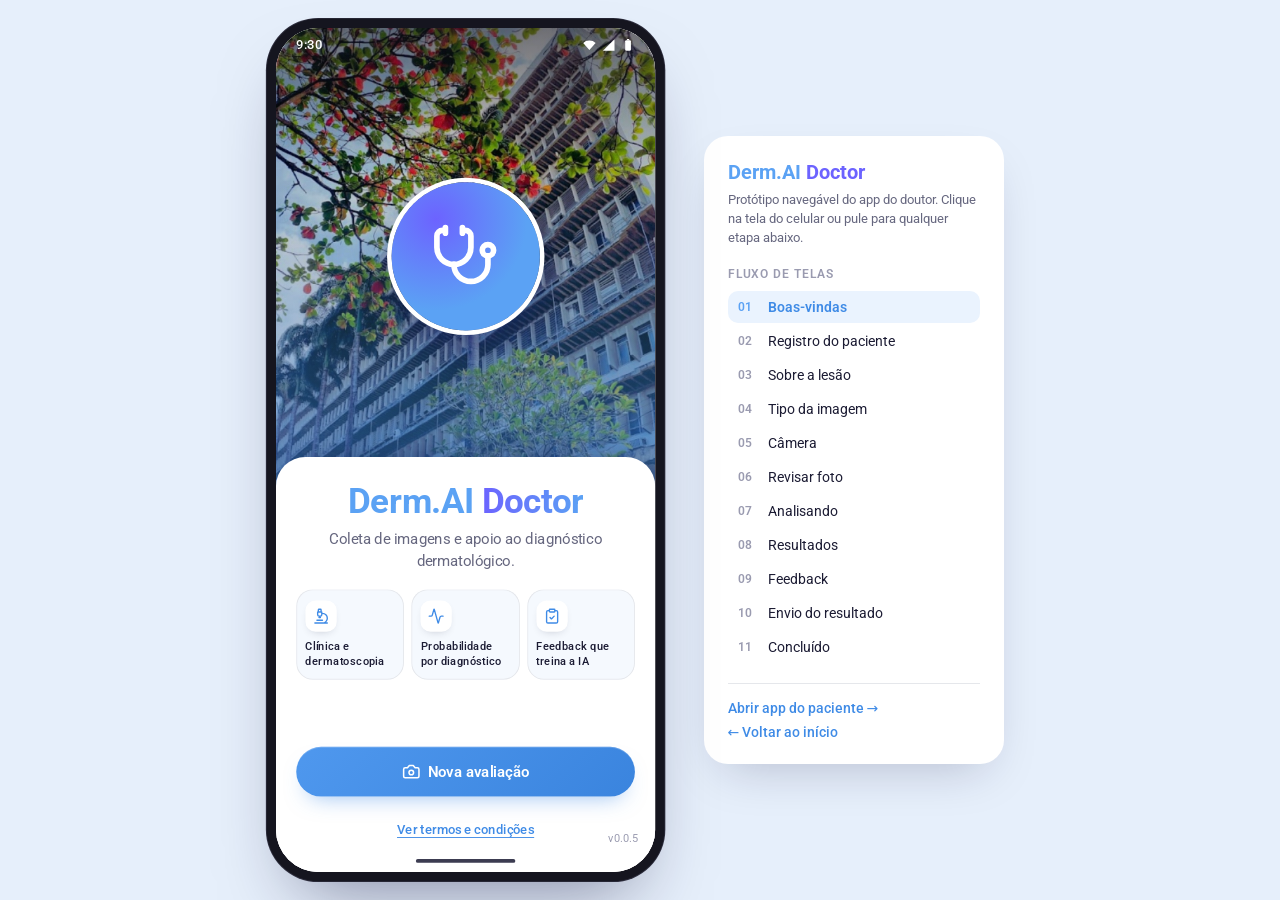
==== commit 20b33a46: "fix: remoção da animação no logo" ====
--- a/doutor/index.html
+++ b/doutor/index.html
@@ -24,7 +24,7 @@
       <section class="screen" id="boas-vindas" data-label="Boas-vindas">
         <div class="hero">
           <div class="statusbar"></div>
-          <div class="logo"><span class="orbit"></span><i data-icon="stethoscope"></i></div>
+          <div class="logo"><i data-icon="stethoscope"></i></div>
         </div>
         <div class="welcome-sheet">
           <h1 class="brand">Derm.AI <span>Doctor</span></h1>
